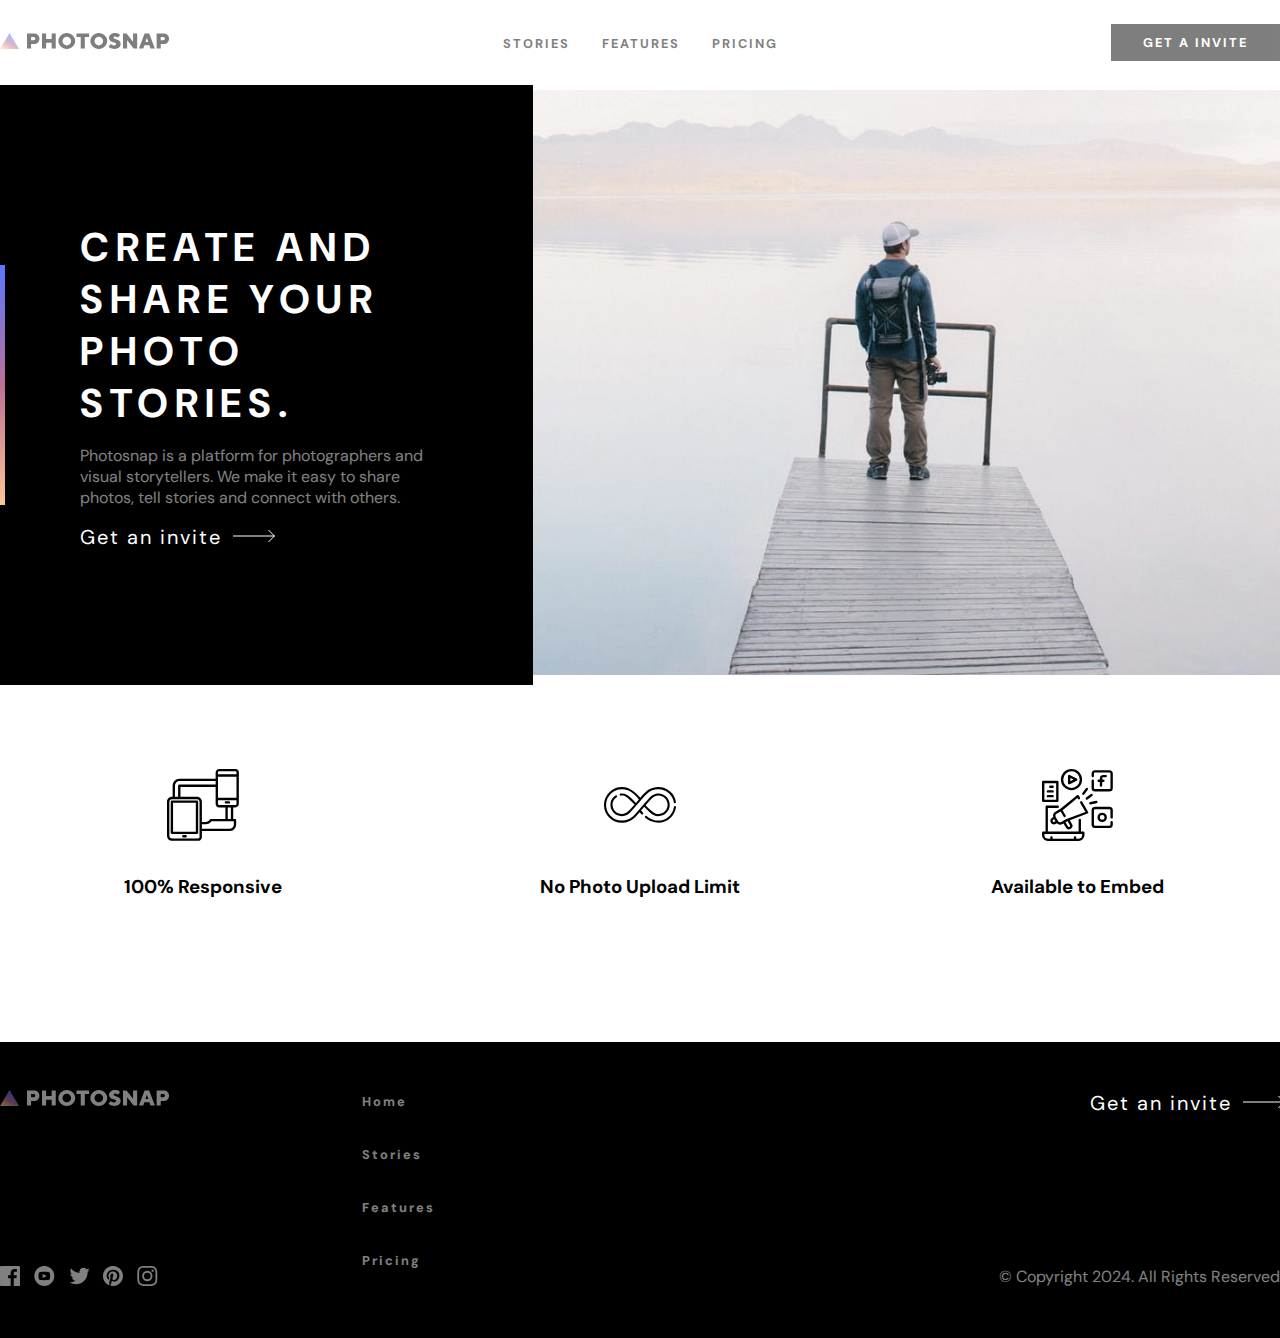
==== features.html @ 734888a6 "Features: Page created. Layout set." ====
<!DOCTYPE html>
<html lang="en">
  <head>
    <meta charset="UTF-8" />
    <meta name="viewport" content="width=device-width, initial-scale=1.0" />
    <title>Photosnap - Frontend Mentor Design</title>
    <!-- CSS Here -->
    <link rel="stylesheet" href="./app/style.css" />
    <!-- JS Here -->
    <script defer src="./app/script.js"></script>
    <!-- Font Here -->
    <link rel="preconnect" href="https://fonts.googleapis.com" />
    <link rel="preconnect" href="https://fonts.gstatic.com" crossorigin />
    <link
      href="https://fonts.googleapis.com/css2?family=DM+Sans:ital,opsz,wght@0,9..40,100..1000;1,9..40,100..1000&display=swap"
      rel="stylesheet"
    />
  </head>
  <body>
    <header class="container header">
      <a href="#">
        <img src="./src/logo/logo.svg" alt="Logo" />
      </a>
      <ul>
        <li><a href="./stories.html" target="_self">Stories</a></li>
        <li><a href="./features.html" target="_self">Features</a></li>
        <li><a href="#">Pricing</a></li>
      </ul>
      <a href="#" class="get--invite__btn">Get a Invite</a>
    </header>
    <main>
      <!-- Hero -->
      <section>
        <div class="hero__container flex flex-aic flex-jcc">
          <div
            class="typography__col flex flex-dir-col flex-ais flex-jcc flex-1"
          >
            <h1>Create and share your photo stories.</h1>
            <p>
              Photosnap is a platform for photographers and visual storytellers.
              We make it easy to share photos, tell stories and connect with
              others.
            </p>
            <a class="arrow--white">Get an invite</a>
          </div>
          <div class="image__col flex-2">
            <img src="./src/background/create-and-share.jpg" alt="Hero Image" />
          </div>
        </div>
      </section>
      <!-- Benefits -->
      <section>
        <div class="container benefit flex flex-aic flex-jcc">
          <div class="benefit-content flex-1">
            <div class="feature--img flex flex-aic flex-jcc">
              <img src="./src/icons/responsive.svg" alt="Responsive" />
            </div>
            <div class="content flex flex-aic flex-jcc flex-dir-col">
              <h3>100% Responsive</h3>
              <p>
                No matter which the device you’re on, our site is fully
                responsive and stories look beautiful on any screen.
              </p>
            </div>
          </div>
          <div class="benefit-content flex-1">
            <div class="feature--img flex flex-aic flex-jcc">
              <img src="./src/icons/no-limit.svg" alt="Responsive" />
            </div>
            <div class="content flex flex-aic flex-jcc flex-dir-col">
              <h3>No Photo Upload Limit</h3>
              <p>
                Our tool has no limits on uploads or bandwidth. Freely upload in
                bulk and share all of your stories in one go.
              </p>
            </div>
          </div>
          <div class="benefit-content flex-1">
            <div class="feature--img flex flex-aic flex-jcc">
              <img src="./src/icons/embed.svg" alt="Responsive" />
            </div>
            <div class="content flex flex-aic flex-jcc flex-dir-col">
              <h3>Available to Embed</h3>
              <p>
                Embed Tweets, Facebook posts, Instagram media, Vimeo or YouTube
                videos, Google Maps, and more.
              </p>
            </div>
          </div>
        </div>
      </section>
    </main>
    <footer>
      <div class="container footer">
        <div class="footer--item footer--logo">
          <a href="#"
            ><img src="./src/logo/logo-white.svg" alt="Footer logo"
          /></a>
        </div>
        <div class="footer--item footer--social">
          <a href="#"><img src="./src/icons/facebook-white.svg" /></a>
          <a href="#"><img src="./src/icons/youtube-white.svg" /></a>
          <a href="#"><img src="./src/icons/twitter-white.svg" /></a>
          <a href="#"><img src="./src/icons/pinterest-white.svg" /></a>
          <a href="#"><img src="./src/icons/instagram-white.svg" /></a>
        </div>
        <div class="footer--item footer--link">
          <ul>
            <li><a href="/" target="_parent">Home</a></li>
            <li><a href="/stories.html" target="_self">Stories</a></li>
            <li><a href="/features.html" target="_self">Features</a></li>
            <li><a href="#">Pricing</a></li>
          </ul>
        </div>
        <div class="footer--item footer--cta">
          <a class="arrow--white">Get an invite</a>
        </div>
        <div class="footer--item copyrights">
          <p>&copy; Copyright 2024. All Rights Reserved</p>
        </div>
      </div>
    </footer>
  </body>
</html>
---- app/style.css ----
/* Variable */
:root {
  --white-color: #fff;
  --black-color: #000;
  --grey-color: #dfdfdf;
  --blue-color: #5a77ff;
  --pink-color: #bc7198;
  --orange-color: #ffc593;
}
* {
  margin: 0;
  padding: 0;
}
a {
  font-size: 0.8rem;
  letter-spacing: 0.125rem;
  font-weight: 700;
  text-decoration: none;
}
a:not(.get--invite__btn):hover {
  opacity: 0.5;
}
ul {
  list-style: none;
  display: flex;
  align-items: center;
  gap: 2rem;
}
h1,
h2 {
  letter-spacing: 0.417rem;
  font-size: 2.5rem;
  font-weight: 700;
  line-height: 3.25rem;
  text-transform: uppercase;
}
.arrow--white {
  position: relative;
  margin-top: 1rem;
  font-size: 1.25rem;
  font-weight: 400;
  cursor: pointer;
  opacity: 1;
}

.arrow--white::before {
  content: "";
  width: 3rem;
  height: 1.25rem;
  background-image: url(./../src/icons/arrow-white.svg);
  background-position: center;
  background-repeat: no-repeat;
  position: absolute;
  top: 2px;
  bottom: 0;
  right: -3.5rem;
}
.arrow--black {
  position: relative;
  margin-top: 1rem;
  font-size: 1.25rem;
  font-weight: 400;
  cursor: pointer;
  opacity: 1;
}

.arrow--black::before {
  content: "";
  width: 3rem;
  height: 1.25rem;
  background-image: url(./../src/icons/arrow-black.svg);
  background-position: center;
  background-repeat: no-repeat;
  position: absolute;
  top: 2px;
  bottom: 0;
  right: -3.5rem;
}
.container {
  max-width: 1360px;
  margin: 0 auto;
}
.flex {
  display: flex;
}
.flex-aic {
  align-items: center;
}
.flex-ais {
  align-items: flex-start;
}
.flex-dir-col {
  flex-direction: column;
}
.flex-jcc {
  justify-content: center;
}
.flex-jcs {
  justify-content: flex-start;
}
.flex-1 {
  flex: 1;
}
.flex-2 {
  flex: 2;
}

body {
  font-family: "DM Sans", sans-serif;
  font-weight: 400;
}

/* Header */
.header {
  display: flex;
  align-items: center;
  justify-content: space-between;
  flex-direction: row;
  padding: 1.5rem 0;
}
.header ul li a {
  text-transform: uppercase;
  color: var(--black-color);
  transition: opacity 0.25s ease-in-out;
}
.get--invite__btn {
  text-transform: uppercase;
  background: var(--black-color);
  color: var(--white-color);
  padding: 0.625rem 2rem;
  transition: all 0.5s ease-in-out;
}
.get--invite__btn:hover {
  background: var(--grey-color);
  color: var(--black-color);
}
/* Hero */
:where(.hero__container, .stories, .design) {
  height: 600px;
  overflow: hidden;
}
:where(.hero__container, .stories, .design) .typography__col {
  height: 100%;
  padding: 0 5rem;
}
:where(.hero__container, .stories, .design) .image__col img {
  width: 100%;
  height: 100%;
  object-fit: cover;
}
.hero__container .typography__col {
  background: var(--black-color);
  position: relative;
}
.hero__container .typography__col::before {
  content: "";
  position: absolute;
  left: 0;
  width: 5px;
  height: 40%;
  background-image: linear-gradient(
    var(--blue-color),
    var(--pink-color),
    var(--orange-color)
  );
}
.hero__container .image__col {
  flex: 2;
  width: 100%;
}

.hero__container :has(h1, p, a) {
  color: var(--white-color);
}
.hero__container p {
  margin-top: 1rem;
  opacity: 0.5;
}
/* Stories card */
.stories__card {
  display: grid;
  grid-template-columns: repeat(4, 1fr);
}
.single--story {
  width: 100%;
  overflow: hidden;
  position: relative;
  transition: transform 0.25s ease-in-out;
  cursor: pointer;
}
.single--story:hover {
  transform: translateY(-2rem);
}
.single--story:hover::after {
  content: "";
  position: absolute;
  background-image: linear-gradient(
    150deg,
    var(--blue-color),
    var(--pink-color),
    var(--orange-color)
  );
  min-width: 500px;
  height: 6px;
  bottom: 0;
  left: 0;
  z-index: 2;
}
.single--story::before {
  content: "";
  position: absolute;
  min-width: 600px;
  height: 100%;
  background: linear-gradient(#0000, #000);
}
single--story img {
  width: 100%;
  height: 400px;
}
.story--content {
  position: absolute;
  bottom: 0;
  z-index: 999;
  padding: 2.5rem;
  width: calc(100% - 5rem);
  margin-bottom: 1.5rem;
}
.story--content:has(h3, p, a) {
  color: var(--white-color);
}
.divider--line {
  position: relative;
  overflow-y: auto;
  height: 1px;
  margin-top: 1rem;
}
.divider--line span::before {
  content: "";
  width: 300px;
  height: 1px;
  background: var(--white-color);
  position: absolute;
  top: 10px;
}
.story--content a {
  color: var(--white-color);
  text-transform: uppercase;
  position: relative;
  bottom: -20px;
  display: block;
}
.story--content a:hover {
  opacity: 1;
}
.single--story a::before {
  content: "";
  width: 50px;
  height: 20px;
  background-image: url(./../src/icons/arrow-white.svg);
  background-repeat: no-repeat;
  background-position: center;
  top: 0;
  bottom: 0;
  position: absolute;
  right: 0;
}
.single--story img {
  width: 100%;
  height: 100%;
  object-fit: cover;
}
/* Benefits */
.benefit {
  gap: 2rem;
  padding: 5rem 0;
}
.benefit .feature--img {
  height: 5rem;
  margin-bottom: 1.8rem;
}
.benefit .content h3 {
  margin-bottom: 1.3rem;
}
.benefit .content p {
  text-align: center;
}
/* Footer */
footer {
  padding: 3rem 0;
  background: var(--black-color);
}
.footer {
  display: grid;
  grid-template-columns: minmax(max-content, 1fr) minmax(min-content, 3fr) minmax(
      max-content,
      1fr
    );
  grid-template-rows: 2rem 9rem min-content;
  color: var(--white-color);
}
.footer--item:first-child {
  grid-column: 1;
}
.footer--item:nth-child(2) {
  grid-area: 3/1 / span 1 / span 1;
}
.footer--item:nth-child(3) {
  grid-area: 1/2 / span 3 / span 1;
  padding-left: 7rem;
}
.footer--item:nth-child(4) {
  grid-area: 1/3 / span 1 / span 1;
  justify-self: end;
}
.footer--item:nth-child(5) {
  grid-area: 3/3 / span 1 / span 1;
  justify-self: end;
}
.footer--item .arrow--white {
  left: -3rem;
}
.footer--item ul {
  display: flex;
  flex-direction: column;
  align-items: flex-start;
}
.footer--item ul li a {
  color: var(--white-color);
}
.footer--item ul li a:active {
  opacity: 0.5;
}
.footer--social {
  display: flex;
  align-items: center;
  justify-content: start;
  gap: 0.8625rem;
}
/* Stories Page */
/* --- Hero --- */
section.stories--banner {
  background-image: url(./../src/background/moon-of-appalacia.jpg);
  background-size: cover;
  background-repeat: no-repeat;
  background-position: center;
}
.storis__hero {
  height: 600px;
}
.storis__hero .tpography--col {
  max-width: 30%;
  height: 100%;
  padding-left: 1.5rem;
}
.stories--banner h1 {
  color: var(--white-color);
  line-height: 1.1;
}
:where(.storis__hero) span,
p,
a {
  color: var(--white-color);
  opacity: 0.5;
}
:where(.storis__hero) span:first-child {
  text-transform: uppercase;
  font-size: 0.8625rem;
  line-height: 2;
}
:where(.storis__hero) p {
  padding-top: 1rem;
}
.story--content span {
  font-size: 0.8625rem;
  opacity: 0.5;
  line-height: 2;
}
.single--story p {
  margin-top: 0.5rem;
}
/* Mobile */
@media (max-width: 500px) {
  header ul {
    display: none;
  }
  h1,
  h2 {
    font-size: 2rem;
    line-height: 1.1;
    letter-spacing: 2px;
  }
  :where(.hero__container, .stories, .design) {
    flex-direction: column;
    height: 100%;
  }
  :where(.hero__container, .stories, .design) .typography__col {
    padding: 3rem 2rem;
  }
  .hero__container .typography__col::before {
    top: 0;
    height: 5px;
    width: 40%;
    left: 2rem;
    background-image: linear-gradient(
      150deg,
      var(--blue-color),
      var(--pink-color),
      var(--orange-color)
    );
  }
  .stories {
    flex-direction: column-reverse;
  }
  .stories__card {
    grid-template-columns: 1fr;
  }
  .benefit {
    flex-direction: column;
    padding: 3rem 2rem;
  }
  /* Footer */
  .footer {
    grid-template-rows: repeat(5, min-content);
    grid-template-columns: 1fr;
    gap: 2rem;
  }
  .footer--item {
    grid-area: auto !important;
    justify-self: center;
  }
  .footer--item:nth-child(3) {
    padding-left: 0;
  }
  .footer--item ul {
    align-items: center;
    gap: 1.4rem;
  }
  .footer--item:nth-child(4) {
    justify-self: center;
    margin-left: 2rem;
  }
  .footer--item:nth-child(5) {
    justify-self: center;
  }
  .storis__hero .tpography--col {
    max-width: 100%;
    padding: 0 1.5rem;
  }
}
/* Tablet */
@media ((min-width: 501px) and (max-width: 900px)) {
  .header {
    padding: 1.5rem 2rem;
  }
  :where(.hero__container, .stories, .design) .image__col {
    display: flex;
    height: 100%;
    flex: 1 !important;
  }
  .stories__card {
    grid-template-columns: repeat(2, 1fr);
  }
  .benefit {
    flex-direction: column;
  }
  .benefit .benefit-content {
    width: 70%;
  }
  .footer {
    padding-left: 1rem;
    padding-right: 1rem;
  }
  .footer {
    grid-template-rows: repeat(5, min-content);
    grid-template-columns: 1fr;
    gap: 2rem;
  }
  .footer--item {
    grid-area: auto !important;
    justify-self: center;
  }
  .footer--item:nth-child(3) {
    padding-left: 0;
  }
  .footer--item ul {
    align-items: center;
    gap: 1.4rem;
  }
  .footer--item:nth-child(4) {
    justify-self: center;
    margin-left: 2rem;
  }
  .footer--item:nth-child(5) {
    justify-self: center;
  }
  .storis__hero .tpography--col {
    max-width: 50%;
  }
}
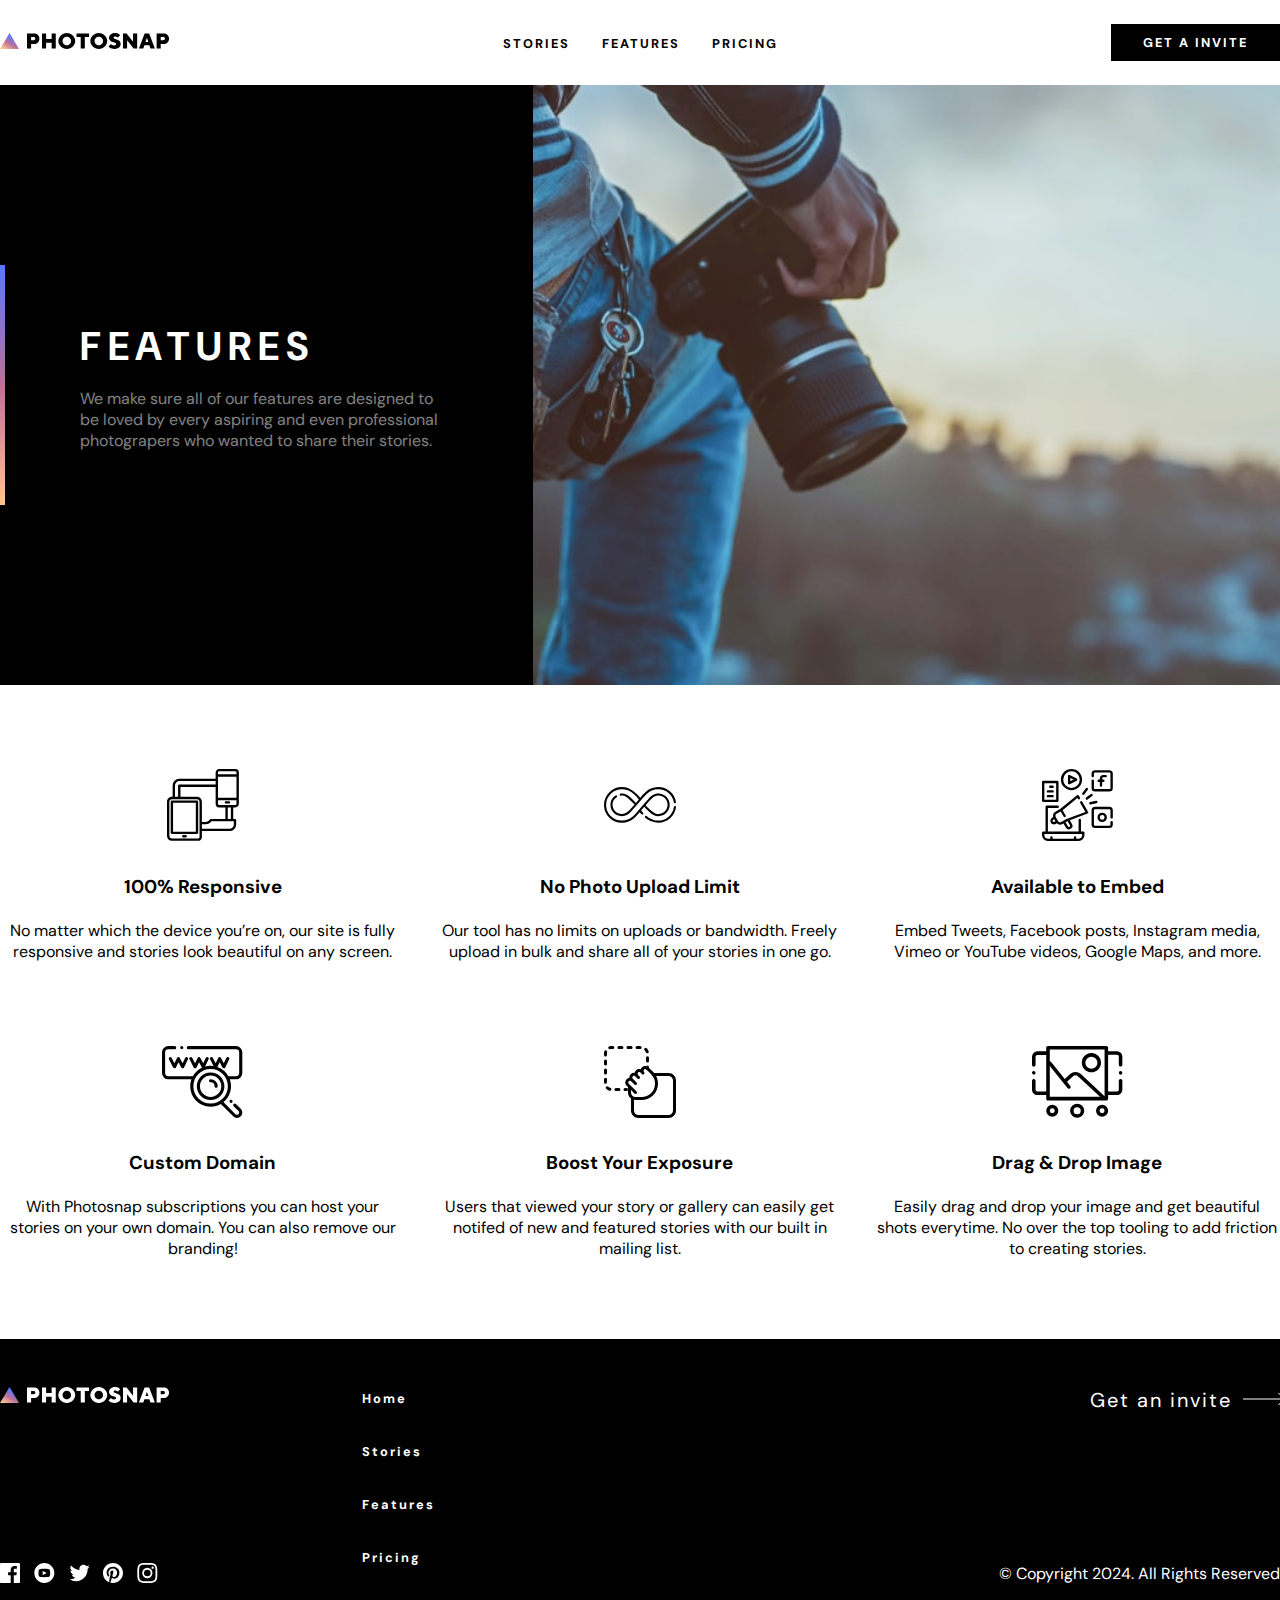
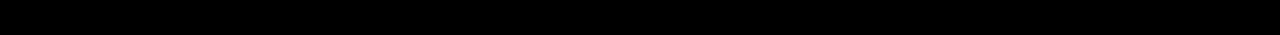
==== commit cda41a25: "Features: Benefit card added." ====
--- a/features.html
+++ b/features.html
@@ -30,26 +30,25 @@
     </header>
     <main>
       <!-- Hero -->
-      <section>
+      <section class="features--hero">
         <div class="hero__container flex flex-aic flex-jcc">
           <div
             class="typography__col flex flex-dir-col flex-ais flex-jcc flex-1"
           >
-            <h1>Create and share your photo stories.</h1>
+            <h1>Features</h1>
             <p>
-              Photosnap is a platform for photographers and visual storytellers.
-              We make it easy to share photos, tell stories and connect with
-              others.
+              We make sure all of our features are designed to be loved by every
+              aspiring and even professional photograpers who wanted to share
+              their stories.
             </p>
-            <a class="arrow--white">Get an invite</a>
           </div>
           <div class="image__col flex-2">
-            <img src="./src/background/create-and-share.jpg" alt="Hero Image" />
+            <img src="./src/background/feature-hero.jpg" alt="Hero Image" />
           </div>
         </div>
       </section>
       <!-- Benefits -->
-      <section>
+      <section class="features--container">
         <div class="container benefit flex flex-aic flex-jcc">
           <div class="benefit-content flex-1">
             <div class="feature--img flex flex-aic flex-jcc">
@@ -88,6 +87,45 @@
             </div>
           </div>
         </div>
+        <div class="container benefit flex flex-aic flex-jcc">
+          <div class="benefit-content flex-1">
+            <div class="feature--img flex flex-aic flex-jcc">
+              <img src="./src/icons/custom-domain.svg" alt="Responsive" />
+            </div>
+            <div class="content flex flex-aic flex-jcc flex-dir-col">
+              <h3>Custom Domain</h3>
+              <p>
+                With Photosnap subscriptions you can host your stories on your
+                own domain. You can also remove our branding!
+              </p>
+            </div>
+          </div>
+          <div class="benefit-content flex-1">
+            <div class="feature--img flex flex-aic flex-jcc">
+              <img src="./src/icons/boost-exposure.svg" alt="Responsive" />
+            </div>
+            <div class="content flex flex-aic flex-jcc flex-dir-col">
+              <h3>Boost Your Exposure</h3>
+              <p>
+                Users that viewed your story or gallery can easily get notifed
+                of new and featured stories with our built in mailing list.
+              </p>
+            </div>
+          </div>
+          <div class="benefit-content flex-1">
+            <div class="feature--img flex flex-aic flex-jcc">
+              <img src="./src/icons/drag-drop.svg" alt="Responsive" />
+            </div>
+            <div class="content flex flex-aic flex-jcc flex-dir-col">
+              <h3>Drag & Drop Image</h3>
+              <p>
+                Easily drag and drop your image and get beautiful shots
+                everytime. No over the top tooling to add friction to creating
+                stories.
+              </p>
+            </div>
+          </div>
+        </div>
       </section>
     </main>
     <footer>
--- a/app/style.css
+++ b/app/style.css
@@ -356,9 +356,7 @@
   color: var(--white-color);
   line-height: 1.1;
 }
-:where(.storis__hero) span,
-p,
-a {
+.storis__hero :where(span, p, a) {
   color: var(--white-color);
   opacity: 0.5;
 }
@@ -377,6 +375,13 @@
 }
 .single--story p {
   margin-top: 0.5rem;
+}
+.features--hero .hero__container .image__col {
+  display: flex;
+  height: 100%;
+}
+.features--container .benefit:first-child {
+  padding-bottom: 0;
 }
 /* Mobile */
 @media (max-width: 500px) {
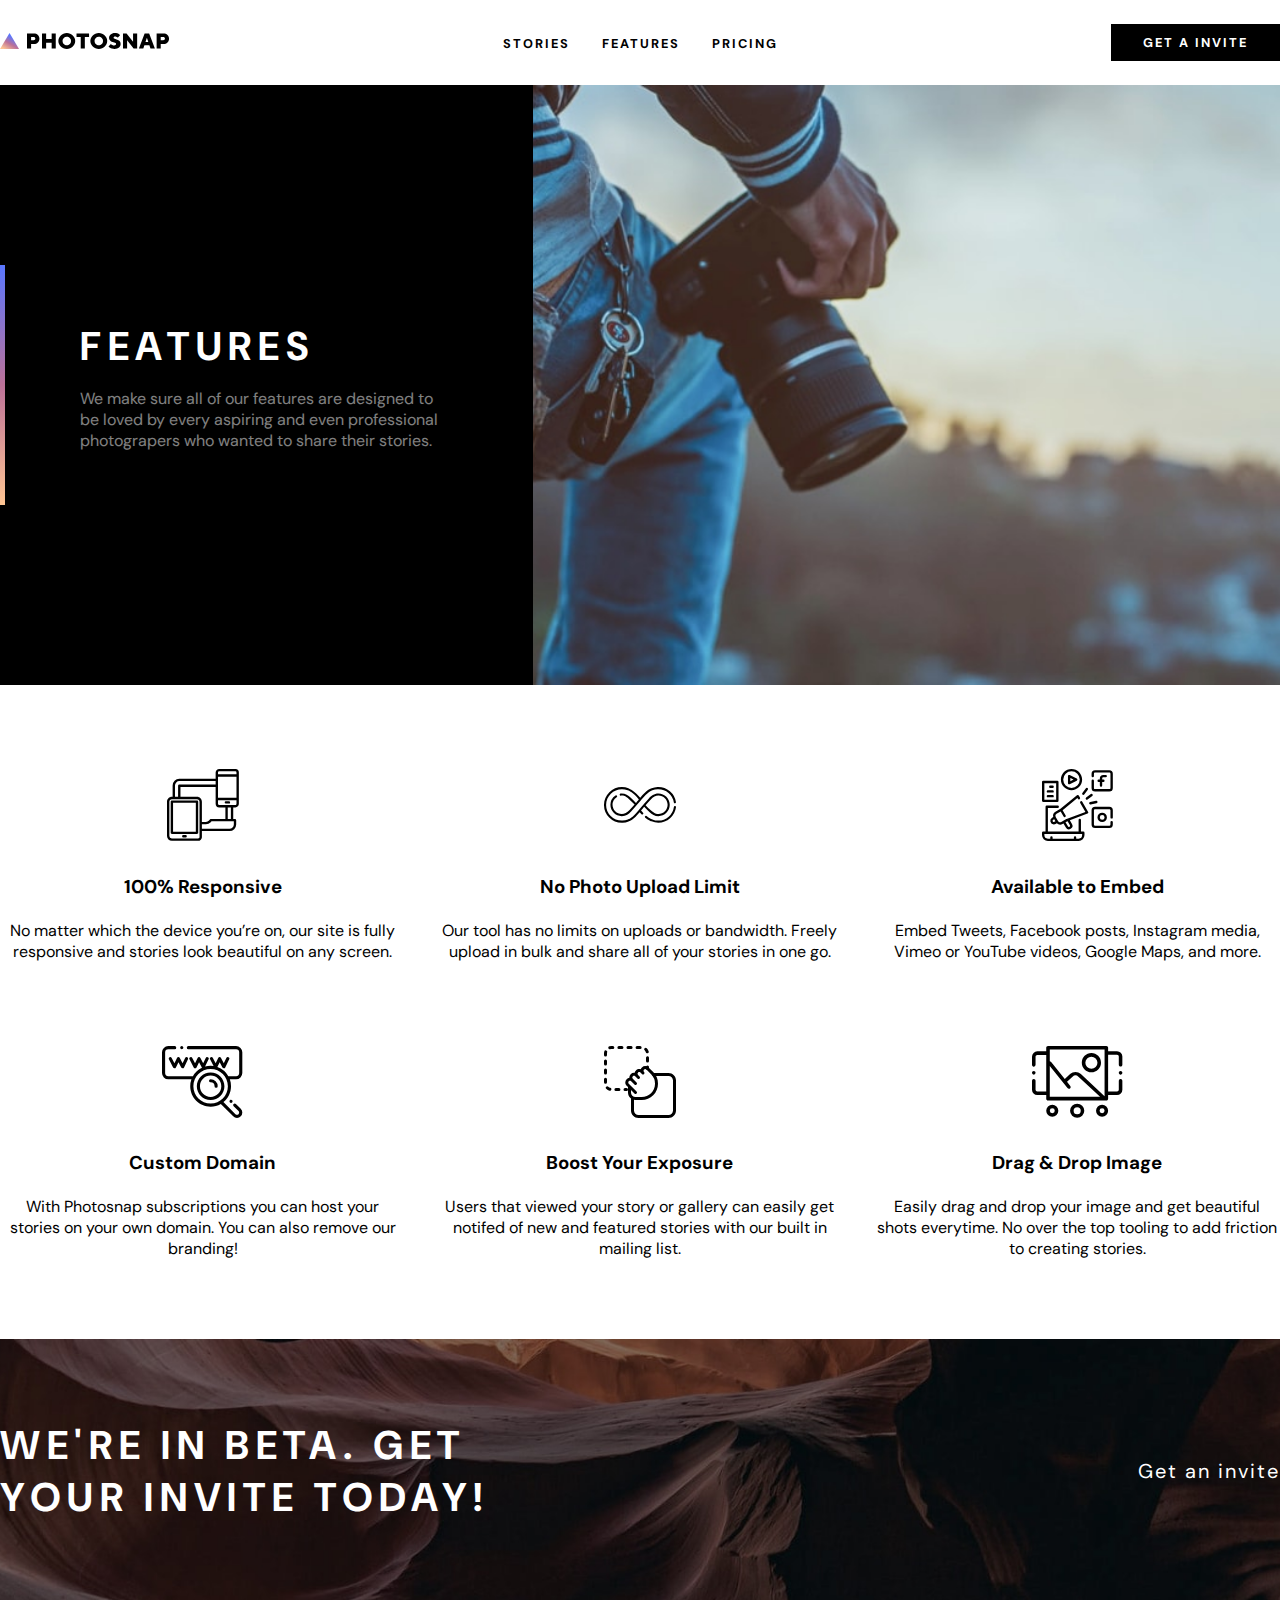
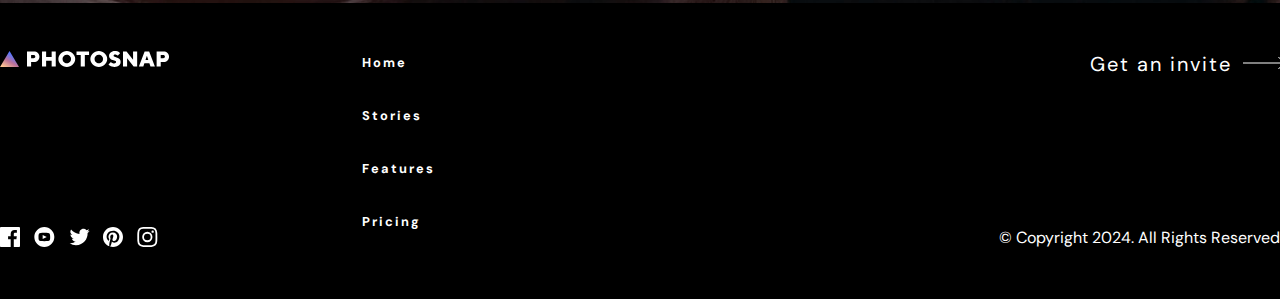
==== commit f0e0a181: "Features: CTA Section added." ====
--- a/features.html
+++ b/features.html
@@ -127,6 +127,17 @@
           </div>
         </div>
       </section>
+      <!-- Call to Action -->
+      <section class="cta__section">
+        <div class="container cta--container flex flex-jcs flex-aic">
+          <div class="typography--col">
+            <h2>We're in Beta. Get your invite today!</h2>
+          </div>
+          <div class="cta--btn__col">
+            <a class="arrow--white">Get an invite</a>
+          </div>
+        </div>
+      </section>
     </main>
     <footer>
       <div class="container footer">
--- a/app/style.css
+++ b/app/style.css
@@ -383,6 +383,26 @@
 .features--container .benefit:first-child {
   padding-bottom: 0;
 }
+section.cta__section {
+  background-image: url(./../src/background/bg-beta.jpg);
+  background-size: cover;
+  background-repeat: no-repeat;
+  background-position: center;
+}
+.cta--container {
+  gap: 10rem;
+  padding-top: 5rem;
+  padding-bottom: 5rem;
+}
+.cta--container :where(.typography--col, .cta--btn__col) {
+  flex: 1;
+}
+.cta--container .cta--btn__col {
+  text-align: end;
+}
+.cta--container :where(h2, a) {
+  color: var(--white-color);
+}
 /* Mobile */
 @media (max-width: 500px) {
   header ul {
@@ -451,6 +471,12 @@
     max-width: 100%;
     padding: 0 1.5rem;
   }
+  .cta--container {
+    flex-direction: column;
+    align-items: flex-start;
+    gap: 2rem;
+    padding: 5rem 1.5rem;
+  }
 }
 /* Tablet */
 @media ((min-width: 501px) and (max-width: 900px)) {
@@ -501,4 +527,11 @@
   .storis__hero .tpography--col {
     max-width: 50%;
   }
-}
+  .cta--container {
+    gap: 0rem;
+    padding: 5rem 2rem;
+  }
+  .cta--container .cta--btn__col a {
+    left: -3rem;
+  }
+}
